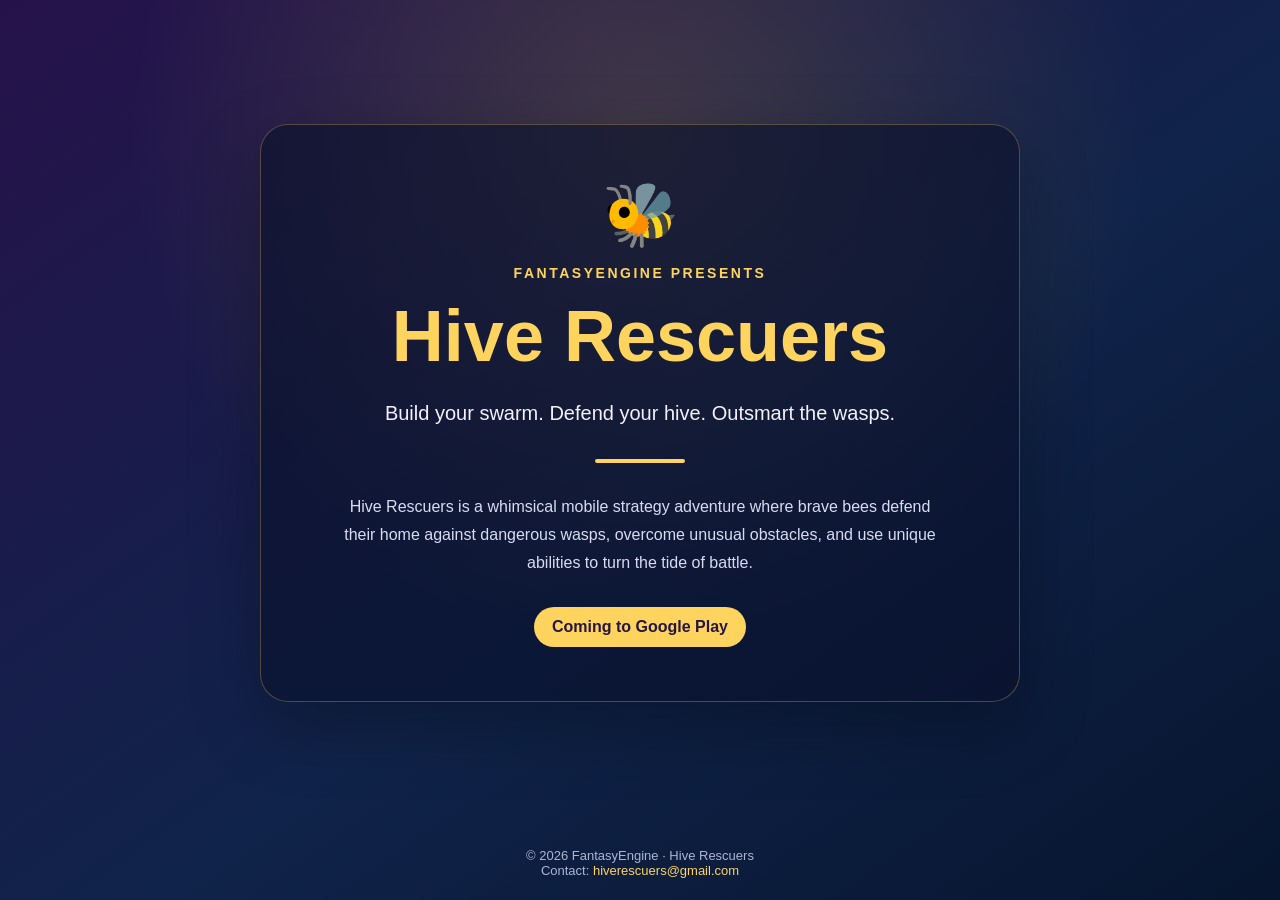
==== index.html @ 16468b17 "Add files via upload" ====
<!doctype html>
<html lang="en">
<head>
<meta charset="utf-8"><meta name="viewport" content="width=device-width,initial-scale=1">
<meta name="description" content="Hive Rescuers - a whimsical mobile strategy game by FantasyEngine.">
<title>Hive Rescuers | FantasyEngine</title>
<style>
*{box-sizing:border-box}body{margin:0;min-height:100vh;font-family:Arial,sans-serif;color:#fff8dc;background:radial-gradient(circle at 50% 15%,rgba(255,196,54,.17),transparent 32rem),linear-gradient(145deg,#26124b,#10234a 55%,#07152e);display:flex;flex-direction:column}
main{flex:1;display:grid;place-items:center;padding:48px 22px}.card{width:min(760px,100%);text-align:center;padding:54px 34px;border:1px solid rgba(255,211,92,.28);border-radius:28px;background:rgba(10,17,45,.62);box-shadow:0 24px 70px rgba(0,0,0,.28)}
.bee{font-size:62px}.studio{color:#ffd45e;font-size:14px;font-weight:700;letter-spacing:.18em;text-transform:uppercase}h1{margin:0;font-size:clamp(42px,8vw,72px);color:#ffd45e}.tag{font-size:20px;line-height:1.6;color:#f4f0ff}.line{width:90px;height:4px;margin:30px auto;border-radius:99px;background:#ffd45e}.desc{max-width:610px;margin:auto;color:#d9dcf1;line-height:1.75}.badge{display:inline-block;margin-top:30px;padding:11px 18px;border-radius:999px;color:#251640;background:#ffd45e;font-weight:700}
footer{padding:22px;text-align:center;color:#aeb5d3;font-size:13px}a{color:#ffd45e;text-decoration:none}
</style>
</head>
<body>
<main><section class="card">
<div class="bee">🐝</div><p class="studio">FantasyEngine presents</p><h1>Hive Rescuers</h1>
<p class="tag">Build your swarm. Defend your hive. Outsmart the wasps.</p><div class="line"></div>
<p class="desc">Hive Rescuers is a whimsical mobile strategy adventure where brave bees defend their home against dangerous wasps, overcome unusual obstacles, and use unique abilities to turn the tide of battle.</p>
<span class="badge">Coming to Google Play</span>
</section></main>
<footer>&copy; 2026 FantasyEngine &middot; Hive Rescuers<br>Contact: <a href="mailto:hiverescuers@gmail.com">hiverescuers@gmail.com</a></footer>
</body></html>
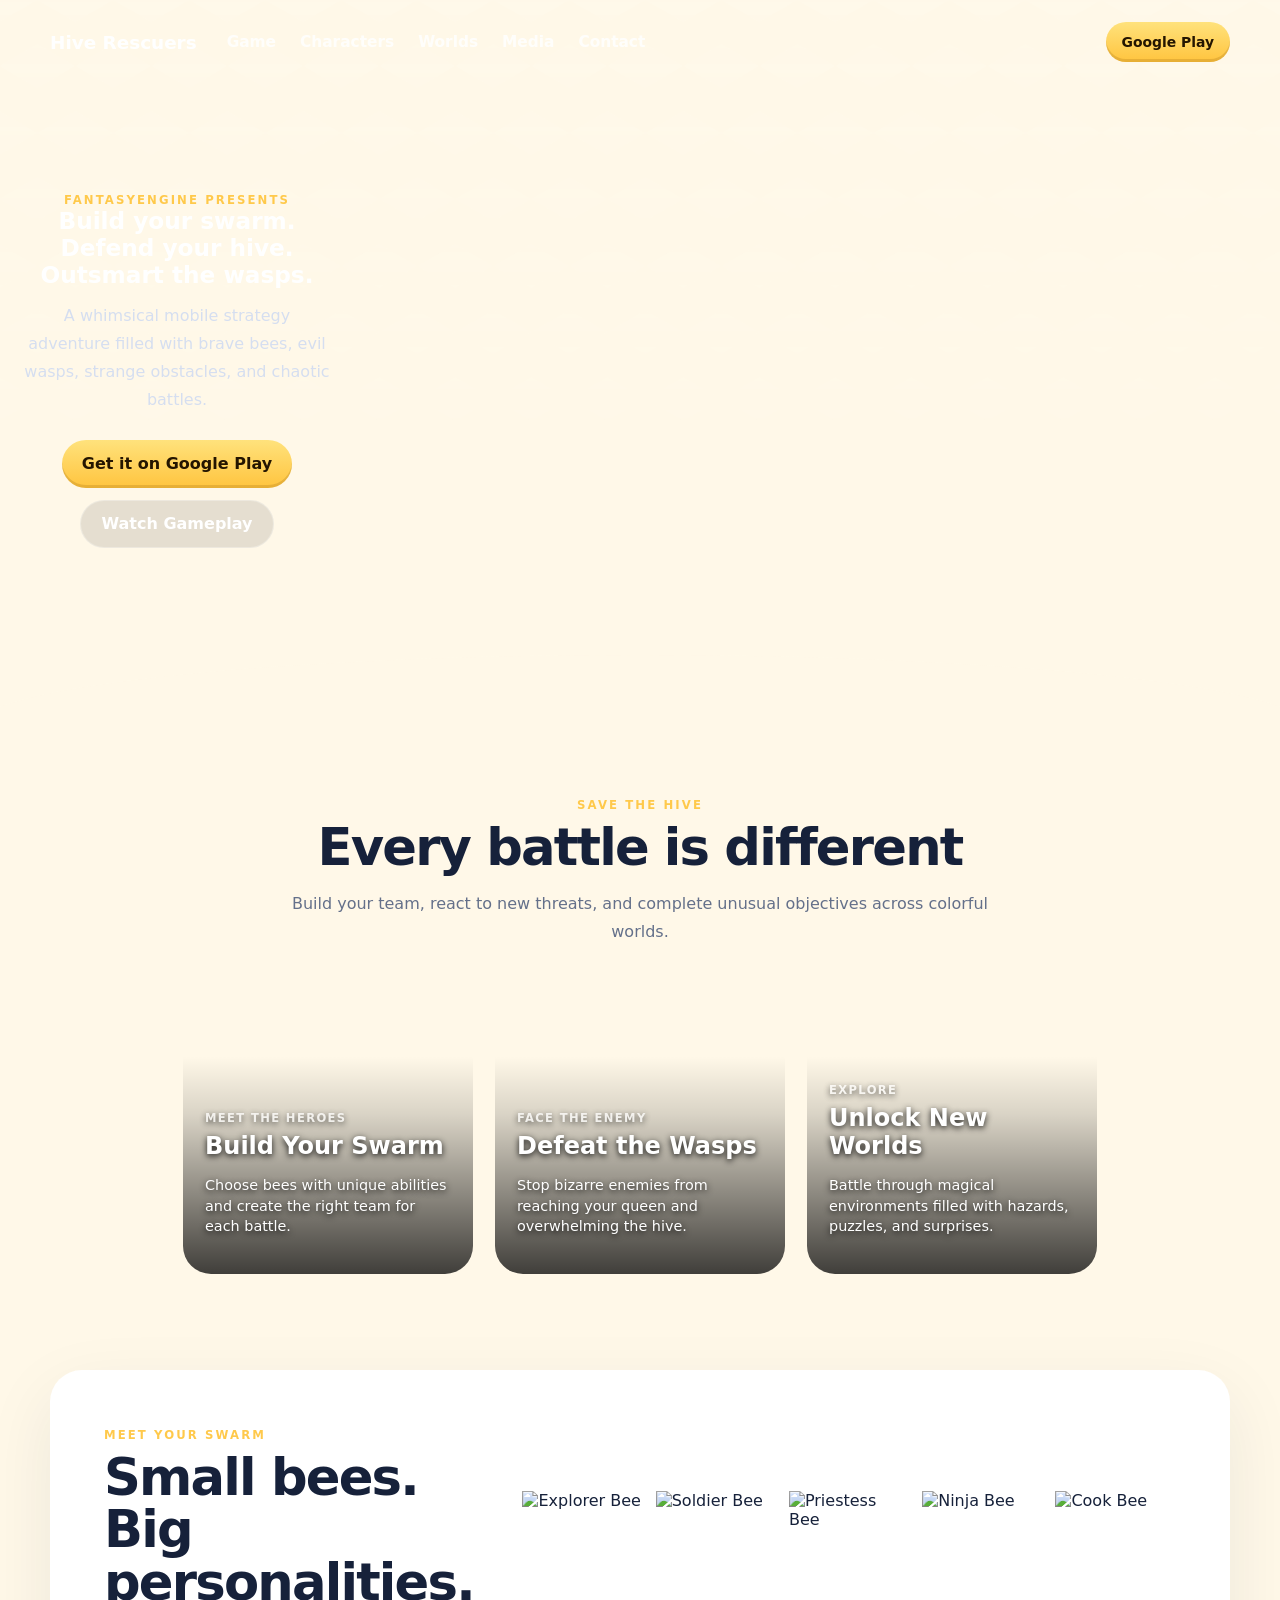
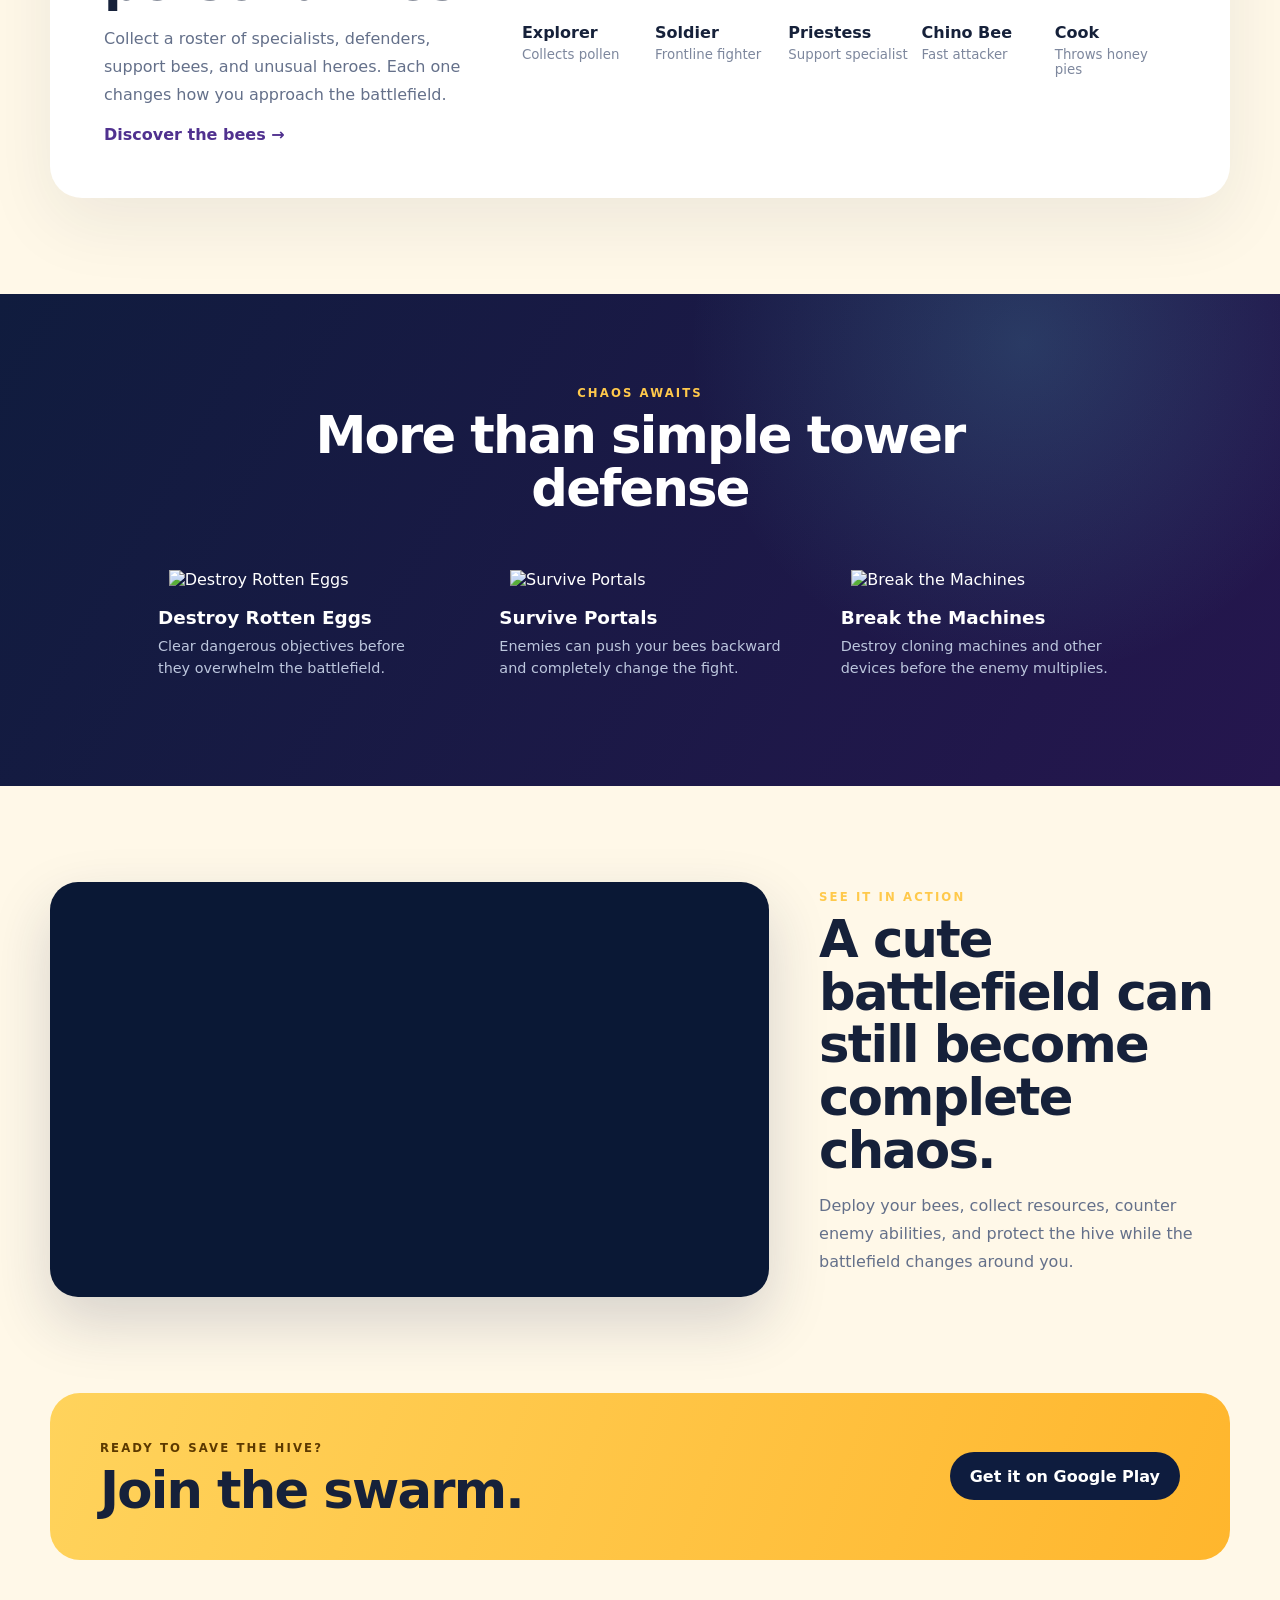
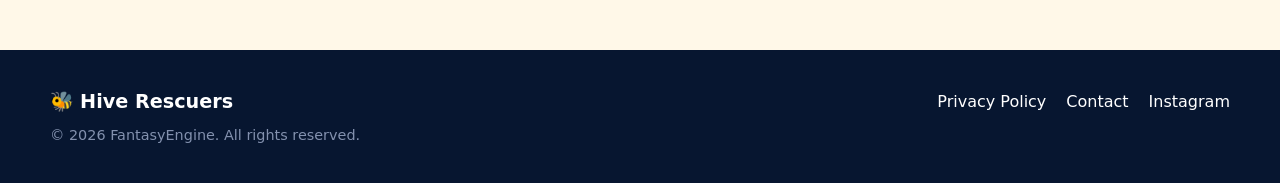
==== commit fd744368: "Add files via upload" ====
--- a/index.html
+++ b/index.html
@@ -1,22 +1,709 @@
-<!doctype html>
+<!DOCTYPE html>
+
 <html lang="en">
+
 <head>
-<meta charset="utf-8"><meta name="viewport" content="width=device-width,initial-scale=1">
-<meta name="description" content="Hive Rescuers - a whimsical mobile strategy game by FantasyEngine.">
-<title>Hive Rescuers | FantasyEngine</title>
-<style>
-*{box-sizing:border-box}body{margin:0;min-height:100vh;font-family:Arial,sans-serif;color:#fff8dc;background:radial-gradient(circle at 50% 15%,rgba(255,196,54,.17),transparent 32rem),linear-gradient(145deg,#26124b,#10234a 55%,#07152e);display:flex;flex-direction:column}
-main{flex:1;display:grid;place-items:center;padding:48px 22px}.card{width:min(760px,100%);text-align:center;padding:54px 34px;border:1px solid rgba(255,211,92,.28);border-radius:28px;background:rgba(10,17,45,.62);box-shadow:0 24px 70px rgba(0,0,0,.28)}
-.bee{font-size:62px}.studio{color:#ffd45e;font-size:14px;font-weight:700;letter-spacing:.18em;text-transform:uppercase}h1{margin:0;font-size:clamp(42px,8vw,72px);color:#ffd45e}.tag{font-size:20px;line-height:1.6;color:#f4f0ff}.line{width:90px;height:4px;margin:30px auto;border-radius:99px;background:#ffd45e}.desc{max-width:610px;margin:auto;color:#d9dcf1;line-height:1.75}.badge{display:inline-block;margin-top:30px;padding:11px 18px;border-radius:999px;color:#251640;background:#ffd45e;font-weight:700}
-footer{padding:22px;text-align:center;color:#aeb5d3;font-size:13px}a{color:#ffd45e;text-decoration:none}
-</style>
+
+    <meta charset="UTF-8" />
+
+    <meta name="viewport" content="width=device-width, initial-scale=1.0" />
+
+    <meta
+        name="description"
+        content="Hive Rescuers — Build your swarm. Defend your hive. Outsmart the wasps."
+    />
+
+    <title>Hive Rescuers</title>
+
+    <link rel="stylesheet" href="styles.css" />
+
 </head>
+
+
 <body>
-<main><section class="card">
-<div class="bee">🐝</div><p class="studio">FantasyEngine presents</p><h1>Hive Rescuers</h1>
-<p class="tag">Build your swarm. Defend your hive. Outsmart the wasps.</p><div class="line"></div>
-<p class="desc">Hive Rescuers is a whimsical mobile strategy adventure where brave bees defend their home against dangerous wasps, overcome unusual obstacles, and use unique abilities to turn the tide of battle.</p>
-<span class="badge">Coming to Google Play</span>
-</section></main>
-<footer>&copy; 2026 FantasyEngine &middot; Hive Rescuers<br>Contact: <a href="mailto:hiverescuers@gmail.com">hiverescuers@gmail.com</a></footer>
-</body></html>+
+
+    <!-- =====================================================
+         HEADER
+    ====================================================== -->
+
+    <header class="site-header">
+
+        <a class="brand" href="#top" aria-label="Hive Rescuers home">
+            <span>Hive Rescuers</span>
+        </a>
+
+
+        <button
+            class="menu-toggle"
+            aria-label="Open menu"
+            aria-expanded="false"
+        >
+            ☰
+        </button>
+
+
+        <nav class="nav" aria-label="Main navigation">
+
+            <a href="#game">Game</a>
+
+            <a href="#swarm">Characters</a>
+
+            <a href="#worlds">Worlds</a>
+
+            <a href="#media">Media</a>
+
+            <a href="#contact">Contact</a>
+
+        </nav>
+
+
+        <a
+            class="play-btn small"
+            href="https://play.google.com/store/apps/details?id=com.HiveRescuersProductions.HiveRescuers"
+            aria-label="Get Hive Rescuers on Google Play"
+        >
+            Google Play
+        </a>
+
+    </header>
+
+
+
+    <main id="top">
+
+
+        <!-- =====================================================
+             HERO
+        ====================================================== -->
+
+        <section class="hero">
+
+
+            <div
+                class="hero-pattern"
+                aria-hidden="true"
+            ></div>
+
+
+            <!--
+            <div
+                class="hero-art hero-left"
+                aria-hidden="true"
+            >
+
+                <div class="character-card bee-card">
+                    🐝
+                </div>
+
+                <div class="character-card bee-card second">
+                    🐝
+                </div>
+
+                <div class="character-card bee-card third">
+                    🐝
+                </div>
+
+            </div>
+            -->
+
+
+            <div class="hero-copy">
+
+                <div class="eyebrow">
+                    FANTASYENGINE PRESENTS
+                </div>
+
+
+                <!--
+                <h1>Hive Rescuers</h1>
+                -->
+
+
+                <p class="tagline">
+                    Build your swarm. Defend your hive. Outsmart the wasps.
+                </p>
+
+
+                <p class="hero-text">
+
+                    A whimsical mobile strategy adventure filled with
+                    brave bees, evil wasps, strange obstacles, and
+                    chaotic battles.
+
+                </p>
+
+
+                <div class="hero-actions">
+
+                    <a
+                        class="play-btn"
+                        href="https://play.google.com/store/apps/details?id=com.HiveRescuersProductions.HiveRescuers"
+                    >
+                        Get it on Google Play
+                    </a>
+
+
+                    <a
+                        class="ghost-btn"
+                        href="#media"
+                    >
+                        Watch Gameplay
+                    </a>
+
+                </div>
+
+            </div>
+
+
+            <!--
+            <div
+                class="hero-art hero-right"
+                aria-hidden="true"
+            >
+
+                <div class="character-card wasp-card">
+                    🦟
+                </div>
+
+                <div class="character-card wasp-card second">
+                    🦟
+                </div>
+
+                <div class="character-card wasp-card third">
+                    🦟
+                </div>
+
+            </div>
+            -->
+
+
+            <div
+                class="hero-bottom-wave"
+                aria-hidden="true"
+            ></div>
+
+
+        </section>
+
+
+
+        <!-- =====================================================
+             MAIN GAME CARDS
+        ====================================================== -->
+
+        <section
+            class="tile-section"
+            id="game"
+        >
+
+
+            <div class="section-heading">
+
+                <span class="kicker">
+                    SAVE THE HIVE
+                </span>
+
+
+                <h2>
+                    Every battle is different
+                </h2>
+
+
+                <p>
+
+                    Build your team, react to new threats, and complete
+                    unusual objectives across colorful worlds.
+
+                </p>
+
+            </div>
+
+
+
+            <div class="tile-grid">
+
+
+                <!-- BUILD YOUR SWARM -->
+
+                <article class="feature-tile swarm-card">
+
+                    <div class="tile-content">
+
+                        <span>
+                            Meet the heroes
+                        </span>
+
+                        <h3>
+                            Build Your Swarm
+                        </h3>
+
+                        <p>
+                            Choose bees with unique abilities and create
+                            the right team for each battle.
+                        </p>
+
+                    </div>
+
+                </article>
+
+
+
+                <!-- DEFEAT THE WASPS -->
+
+                <article class="feature-tile wasps-card">
+
+                    <div class="tile-content">
+
+                        <span>
+                            Face the enemy
+                        </span>
+
+                        <h3>
+                            Defeat the Wasps
+                        </h3>
+
+                        <p>
+                            Stop bizarre enemies from reaching your queen
+                            and overwhelming the hive.
+                        </p>
+
+                    </div>
+
+                </article>
+
+
+
+                <!-- UNLOCK NEW WORLDS -->
+
+                <article class="feature-tile worlds-card">
+
+                    <div class="tile-content">
+
+                        <span>
+                            Explore
+                        </span>
+
+                        <h3>
+                            Unlock New Worlds
+                        </h3>
+
+                        <p>
+                            Battle through magical environments filled
+                            with hazards, puzzles, and surprises.
+                        </p>
+
+                    </div>
+
+                </article>
+
+
+            </div>
+
+
+        </section>
+
+
+
+        <!-- =====================================================
+             BEE CHARACTERS
+        ====================================================== -->
+
+        <section
+            class="showcase"
+            id="swarm"
+        >
+
+
+            <div class="showcase-copy">
+
+                <span class="kicker">
+                    MEET YOUR SWARM
+                </span>
+
+
+                <h2>
+                    Small bees. Big personalities.
+                </h2>
+
+
+                <p>
+
+                    Collect a roster of specialists, defenders,
+                    support bees, and unusual heroes.
+
+                    Each one changes how you approach the battlefield.
+
+                </p>
+
+
+                <a
+                    class="text-link"
+                    href="#"
+                >
+                    Discover the bees →
+                </a>
+
+            </div>
+
+
+
+            <div
+                class="character-row"
+                aria-label="Hive Rescuers characters"
+            >
+
+
+                <!-- EXPLORER -->
+
+                <div class="mini-character">
+
+                    <img
+                        src="assets/explorer-bee.png"
+                        alt="Explorer Bee"
+                    >
+
+                    <strong>
+                        Explorer
+                    </strong>
+
+                    <small>
+                        Collects pollen
+                    </small>
+
+                </div>
+
+
+
+                <!-- SOLDIER -->
+
+                <div class="mini-character">
+
+                    <img
+                        src="assets/soldier-bee.png"
+                        alt="Soldier Bee"
+                    >
+
+                    <strong>
+                        Soldier
+                    </strong>
+
+                    <small>
+                        Frontline fighter
+                    </small>
+
+                </div>
+
+
+
+                <!-- PRIESTESS -->
+
+                <div class="mini-character">
+
+                    <img
+                        src="assets/priestess-bee.png"
+                        alt="Priestess Bee"
+                    >
+
+                    <strong>
+                        Priestess
+                    </strong>
+
+                    <small>
+                        Support specialist
+                    </small>
+
+                </div>
+
+
+
+                <!-- NINJA -->
+
+                <div class="mini-character">
+
+                    <img
+                        src="assets/ninja-bee.png"
+                        alt="Ninja Bee"
+                    >
+
+                    <strong>
+                        Chino Bee
+                    </strong>
+
+                    <small>
+                        Fast attacker
+                    </small>
+
+                </div>
+
+
+
+                <!-- COOK -->
+
+                <div class="mini-character">
+
+                    <img
+                        src="assets/cook-bee.png"
+                        alt="Cook Bee"
+                    >
+
+                    <strong>
+                        Cook
+                    </strong>
+
+                    <small>
+                        Throws honey pies
+                    </small>
+
+                </div>
+
+
+            </div>
+
+
+        </section>
+
+
+
+        <!-- =====================================================
+             OBJECTIVES
+        ====================================================== -->
+
+        <section
+            class="objectives"
+            id="worlds"
+        >
+
+
+            <div class="section-heading light">
+
+                <span class="kicker">
+                    CHAOS AWAITS
+                </span>
+
+
+                <h2>
+                    More than simple tower defense
+                </h2>
+
+            </div>
+
+
+
+            <!-- IMPORTANT:
+                 There is ONE objective-grid.
+                 All three objective cards are direct children.
+            -->
+
+            <div class="objective-grid">
+
+
+                <!-- ROTTEN EGGS -->
+
+                <div class="objective-card">
+
+                    <img
+                        src="assets/rottenEgg.png"
+                        alt="Destroy Rotten Eggs"
+                    >
+
+                    <h3>
+                        Destroy Rotten Eggs
+                    </h3>
+
+                    <p>
+                        Clear dangerous objectives before they
+                        overwhelm the battlefield.
+                    </p>
+
+                </div>
+
+
+
+                <!-- PORTALS -->
+
+                <div class="objective-card">
+
+                    <img
+                        src="assets/portal.png"
+                        alt="Survive Portals"
+                    >
+
+                    <h3>
+                        Survive Portals
+                    </h3>
+
+                    <p>
+                        Enemies can push your bees backward and
+                        completely change the fight.
+                    </p>
+
+                </div>
+
+
+
+                <!-- MACHINES -->
+
+                <div class="objective-card">
+
+                    <img
+                        src="assets/machine.png"
+                        alt="Break the Machines"
+                    >
+
+                    <h3>
+                        Break the Machines
+                    </h3>
+
+                    <p>
+                        Destroy cloning machines and other devices
+                        before the enemy multiplies.
+                    </p>
+
+                </div>
+
+
+            </div>
+
+
+        </section>
+
+
+
+        <!-- =====================================================
+             GAMEPLAY / MEDIA
+        ====================================================== -->
+
+        <section
+            class="media"
+            id="media"
+        >
+      <div class="media-frame">
+
+        <iframe
+            class="gameplay-video"
+            src="https://www.youtube.com/embed/zs3EwplUq7c"
+            title="Hive Rescuers Gameplay Trailer"
+            referrerpolicy="strict-origin-when-cross-origin"
+            allow="accelerometer; autoplay; clipboard-write; encrypted-media; gyroscope; picture-in-picture; web-share"
+            allowfullscreen>
+        </iframe>
+    
+    </div>
+
+
+
+            <div class="media-copy">
+
+                <span class="kicker">
+                    SEE IT IN ACTION
+                </span>
+
+
+                <h2>
+                    A cute battlefield can still become complete chaos.
+                </h2>
+
+
+                <p>
+
+                    Deploy your bees, collect resources, counter enemy
+                    abilities, and protect the hive while the battlefield
+                    changes around you.
+
+                </p>
+
+            </div>
+
+
+        </section>
+
+
+
+        <!-- =====================================================
+             FINAL CTA
+        ====================================================== -->
+
+        <section class="cta">
+
+
+            <div>
+
+                <span class="kicker">
+                    READY TO SAVE THE HIVE?
+                </span>
+
+                <h2>
+                    Join the swarm.
+                </h2>
+
+            </div>
+
+
+            <a
+                class="play-btn"
+                href="https://play.google.com/store/apps/details?id=com.HiveRescuersProductions.HiveRescuers"
+            >
+                Get it on Google Play
+            </a>
+
+
+        </section>
+
+
+    </main>
+
+
+
+    <!-- =====================================================
+         FOOTER
+    ====================================================== -->
+
+    <footer id="contact">
+
+
+        <div class="footer-brand">
+
+            🐝
+
+            <strong>
+                Hive Rescuers
+            </strong>
+
+        </div>
+
+
+
+        <div class="footer-links">
+
+            <a href="privacy.html">
+                Privacy Policy
+            </a>
+
+            <a href="mailto:hiverescuers@gmail.com">
+                Contact
+            </a>
+
+            <a href="https://www.instagram.com/hiverescuers/">
+                Instagram
+            </a>
+
+        </div>
+
+
+
+        <p>
+            © 2026 FantasyEngine. All rights reserved.
+        </p>
+
+
+    </footer>
+
+
+
+    <script src="script.js"></script>
+
+
+</body>
+
+</html>
--- a/styles.css
+++ b/styles.css
@@ -0,0 +1,638 @@
+
+:root {
+  --navy: #071630;
+  --navy-2: #0b2450;
+  --purple: #2a1452;
+  --purple-2: #4a2580;
+  --gold: #ffc94b;
+  --gold-2: #ffdf7a;
+  --cyan: #34c8dc;
+  --cream: #fff8e8;
+  --ink: #16213a;
+  --white: #ffffff;
+  --muted: #aebbd6;
+  --max: 1180px;
+}
+
+* { box-sizing: border-box; }
+html { scroll-behavior: smooth; }
+body {
+  margin: 0;
+  font-family: Inter, ui-sans-serif, system-ui, -apple-system, BlinkMacSystemFont, "Segoe UI", sans-serif;
+  color: var(--ink);
+  background: var(--cream);
+}
+
+a { color: inherit; text-decoration: none; }
+button { font: inherit; }
+
+.site-header {
+  position: absolute;
+  z-index: 20;
+  top: 0;
+  left: 50%;
+  transform: translateX(-50%);
+  width: min(var(--max), calc(100% - 32px));
+  display: grid;
+  grid-template-columns: auto 1fr auto;
+  align-items: center;
+  gap: 30px;
+  padding: 22px 0;
+  color: white;
+}
+
+.brand {
+  display: inline-flex;
+  align-items: center;
+  gap: 10px;
+  font-weight: 900;
+  font-size: 1.15rem;
+  white-space: nowrap;
+}
+
+.brand-mark { font-size: 1.6rem; }
+
+.nav {
+  display: flex;
+  gap: 24px;
+  justify-content: flex-start;
+  font-size: .96rem;
+  font-weight: 700;
+}
+
+.nav a { opacity: .86; }
+.nav a:hover { opacity: 1; }
+
+.menu-toggle {
+  display: none;
+  border: 1px solid rgba(255,255,255,.25);
+  background: rgba(0,0,0,.15);
+  color: white;
+  border-radius: 10px;
+  padding: 8px 12px;
+}
+
+.hero {
+  min-height: 710px;
+  position: relative;
+  overflow: hidden;
+  display: grid;
+  grid-template-columns: 1fr minmax(340px, 620px) 1fr;
+  align-items: center;
+
+  background-image: url("assets/hero-background.png");
+  background-size: cover;
+  background-position: center;
+  background-repeat: no-repeat;
+
+  color: white;
+  padding: 130px 24px 100px;
+}
+
+.hero-pattern {
+  position: absolute;
+  inset: 0;
+  opacity: .13;
+  background-image:
+    linear-gradient(30deg, #fff 12%, transparent 12.5%, transparent 87%, #fff 87.5%, #fff),
+    linear-gradient(150deg, #fff 12%, transparent 12.5%, transparent 87%, #fff 87.5%, #fff),
+    linear-gradient(30deg, #fff 12%, transparent 12.5%, transparent 87%, #fff 87.5%, #fff),
+    linear-gradient(150deg, #fff 12%, transparent 12.5%, transparent 87%, #fff 87.5%, #fff);
+  background-size: 76px 133px;
+  background-position: 0 0, 0 0, 38px 66px, 38px 66px;
+  mask-image: linear-gradient(to bottom, rgba(0,0,0,.5), transparent 75%);
+}
+
+.hero-copy {
+  position: relative;
+  z-index: 5;
+  text-align: center;
+  max-width: 650px;
+  margin: auto;
+}
+
+.eyebrow, .kicker {
+  text-transform: uppercase;
+  letter-spacing: .18em;
+  font-size: .73rem;
+  font-weight: 900;
+  color: var(--gold);
+}
+
+.logo-bee {
+  font-size: 3.6rem;
+  margin: 8px 0 -4px;
+}
+
+h1 {
+  font-size: clamp(3rem, 7vw, 6.8rem);
+  line-height: .9;
+  margin: 14px 0 20px;
+  letter-spacing: -.05em;
+  color: var(--gold);
+  text-shadow: 0 5px 0 rgba(112,69,0,.24);
+}
+
+.tagline {
+  font-size: clamp(1.1rem, 2vw, 1.45rem);
+  font-weight: 800;
+  margin: 0 0 14px;
+}
+
+.hero-text {
+  color: #d5def0;
+  max-width: 590px;
+  margin: 0 auto 26px;
+  line-height: 1.75;
+}
+
+.hero-actions {
+  display: flex;
+  gap: 12px;
+  justify-content: center;
+  flex-wrap: wrap;
+}
+
+.play-btn, .ghost-btn {
+  display: inline-flex;
+  align-items: center;
+  justify-content: center;
+  min-height: 48px;
+  padding: 0 20px;
+  border-radius: 999px;
+  font-weight: 900;
+}
+
+.play-btn {
+  color: #241500;
+  background: linear-gradient(#ffe27c, #ffc43e);
+  box-shadow: inset 0 -3px 0 rgba(123,75,0,.18);
+}
+
+.play-btn.small {
+  min-height: 40px;
+  padding: 0 16px;
+  font-size: .87rem;
+}
+
+.ghost-btn {
+  color: white;
+  border: 1px solid rgba(255,255,255,.3);
+  background: rgba(0,0,0,.1);
+}
+
+.hero-art {
+  position: relative;
+  z-index: 2;
+  min-height: 420px;
+}
+
+.character-card {
+  position: absolute;
+  width: 185px;
+  aspect-ratio: 1;
+  display: grid;
+  place-items: center;
+  font-size: 7rem;
+  filter: drop-shadow(0 18px 12px rgba(0,0,0,.25));
+}
+
+.hero-left .character-card { right: 18%; bottom: 15%; transform: rotate(-8deg); }
+.hero-left .second { right: 55%; bottom: 4%; transform: scale(.78) rotate(10deg); }
+.hero-left .third { right: -4%; bottom: 45%; transform: scale(.62) rotate(-12deg); }
+
+.hero-right .character-card { left: 18%; bottom: 14%; transform: rotate(7deg); }
+.hero-right .second { left: 52%; bottom: 2%; transform: scale(.78) rotate(-8deg); }
+.hero-right .third { left: -3%; bottom: 45%; transform: scale(.62) rotate(9deg); }
+
+.hero-bottom-wave {
+  position: absolute;
+  left: -2%;
+  right: -2%;
+  bottom: -55px;
+  height: 110px;
+  border-radius: 50% 50% 0 0 / 65% 65% 0 0;
+  background: var(--cream);
+}
+
+.tile-section,
+.showcase,
+.media,
+.cta {
+  width: min(var(--max), calc(100% - 40px));
+  margin: 0 auto;
+}
+
+.tile-section { padding: 84px 0 96px; }
+
+.section-heading {
+  text-align: center;
+  max-width: 740px;
+  margin: 0 auto 38px;
+}
+
+.section-heading h2,
+.showcase h2,
+.media-copy h2,
+.cta h2 {
+  font-size: clamp(2rem, 4vw, 3.5rem);
+  line-height: 1.03;
+  margin: 8px 0 14px;
+  letter-spacing: -.035em;
+}
+
+.section-heading p,
+.showcase-copy p,
+.media-copy p {
+  line-height: 1.75;
+  color: #64708a;
+}
+
+.tile-grid {
+  display: grid;
+  grid-template-columns: repeat(3, 290px);
+  gap: 22px;
+  justify-content: center;
+}
+.feature-tile {
+  width: 290px;
+  aspect-ratio: 1 / 1;
+  min-height: 0;
+
+  border-radius: 28px;
+  padding: 22px;
+
+  display: flex;
+  flex-direction: column;
+  justify-content: flex-end;
+
+  overflow: hidden;
+
+  background-size: cover;
+  background-position: center;
+  background-repeat: no-repeat;
+}
+
+.feature-tile span {
+  font-size: .72rem;
+  text-transform: uppercase;
+  letter-spacing: .12em;
+  font-weight: 900;
+  opacity: .7;
+}
+
+.feature-tile h3 {
+  font-size: 1.5rem;
+  margin: 6px 0 8px;
+}
+
+.feature-tile p {
+  font-size: 0.9rem;
+  line-height: 1.45;
+}
+
+.tile-icon {
+  font-size: 5rem;
+  align-self: flex-end;
+  filter: drop-shadow(0 10px 6px rgba(0,0,0,.12));
+}
+
+.tile-yellow { background: #ffd45d; }
+.tile-purple { background: #3f2770; color: white; }
+.tile-cyan { background: #55d1df; }
+
+.showcase {
+  background: white;
+  border-radius: 32px;
+  padding: 54px;
+  display: grid;
+  grid-template-columns: .9fr 1.6fr;
+  gap: 48px;
+  align-items: center;
+  box-shadow: 0 24px 70px rgba(27, 33, 63, .08);
+  margin-bottom: 96px;
+}
+
+.text-link {
+  font-weight: 900;
+  color: #50318f;
+}
+
+.character-row {
+  display: grid;
+  grid-template-columns: repeat(5, minmax(105px, 1fr));
+  gap: 12px;
+}
+
+.mini-character img {
+  width: 120px;
+  height: 120px;
+  object-fit: contain;
+  display: block;
+  margin: 0 auto 12px;
+}
+
+
+
+.mini-character strong,
+.mini-character small { display: block; }
+
+.mini-character small {
+  color: #7d879d;
+  margin-top: 5px;
+}
+
+.objectives {
+  background:
+    radial-gradient(circle at 80% 10%, rgba(95,214,224,.18), transparent 30%),
+    linear-gradient(120deg, #101c3e, #25164e);
+  color: white;
+  padding: 88px max(20px, calc((100% - var(--max))/2));
+}
+
+.section-heading.light p { color: var(--muted); }
+
+.objective-grid {
+  width: min(1000px, 88%);
+  margin: 0 auto;
+
+  display: grid;
+  grid-template-columns: repeat(3, 1fr);
+  gap: 24px;
+}
+
+.objective-card {
+  min-width: 0;
+  padding: 18px;
+}
+
+.objective-card img {
+  display: block;
+  width: 100%;
+  max-width: 260px;
+  height: auto;
+  margin: 0 auto 18px;
+  object-fit: contain;
+}
+
+.objective-card h3 {
+  color: white;
+  font-size: 1.15rem;
+  margin: 0 0 8px;
+}
+
+.objective-card p {
+  color: #bcc6dd;
+  font-size: 0.9rem;
+  line-height: 1.5;
+  margin: 0;
+}
+
+.media {
+  display: grid;
+  grid-template-columns: 1.4fr .8fr;
+  gap: 50px;
+  align-items: center;
+  padding: 96px 0;
+}
+
+.media-frame {
+  border-radius: 28px;
+  background: #0a1835;
+  padding: 12px;
+  box-shadow: 0 25px 60px rgba(25, 40, 80, .18);
+}
+
+.video-placeholder {
+  aspect-ratio: 16/9;
+  border-radius: 20px;
+  background:
+    radial-gradient(circle at 50% 40%, rgba(255,204,73,.25), transparent 20%),
+    linear-gradient(145deg, #473078, #0f5670);
+  display: grid;
+  place-items: center;
+  text-align: center;
+  color: white;
+}
+
+.video-placeholder strong,
+.video-placeholder span { display: block; }
+
+.video-placeholder span {
+  margin-top: 8px;
+  color: #d1d9ea;
+  max-width: 390px;
+  padding: 0 20px;
+}
+
+.play-circle {
+  width: 72px;
+  height: 72px;
+  border-radius: 50%;
+  display: grid;
+  place-items: center;
+  margin: 0 auto 16px;
+  background: var(--gold);
+  color: #2d2100;
+  font-size: 1.7rem;
+  padding-left: 4px;
+}
+
+.cta {
+  margin-bottom: 90px;
+  padding: 44px 50px;
+  border-radius: 30px;
+  background: linear-gradient(110deg, #ffd35c, #ffb62d);
+  display: flex;
+  align-items: center;
+  justify-content: space-between;
+  gap: 20px;
+}
+
+.cta .kicker { color: #5c3900; }
+.cta h2 { margin-bottom: 0; }
+.cta .play-btn {
+  background: #0e1c3e;
+  color: white;
+  box-shadow: none;
+  white-space: nowrap;
+}
+
+footer {
+  background: #071630;
+  color: white;
+  padding: 40px max(20px, calc((100% - var(--max))/2));
+  display: grid;
+  grid-template-columns: 1fr auto;
+  gap: 14px 25px;
+  align-items: center;
+}
+
+.footer-brand { font-size: 1.2rem; }
+.footer-links { display: flex; gap: 20px; flex-wrap: wrap; }
+footer p { grid-column: 1/-1; color: #8391ae; margin: 0; font-size: .9rem; }
+
+@media (max-width: 980px) {
+  .site-header { grid-template-columns: auto auto 1fr auto; }
+  .menu-toggle { display: block; order: 2; }
+  .nav {
+    display: none;
+    position: absolute;
+    top: 72px;
+    left: 0;
+    right: 0;
+    padding: 18px;
+    background: rgba(7,22,48,.97);
+    border-radius: 16px;
+    flex-direction: column;
+  }
+  .nav.open { display: flex; }
+
+  .hero {
+    grid-template-columns: 1fr;
+    min-height: 680px;
+  }
+
+  .hero-art {
+    position: absolute;
+    inset: 0;
+    pointer-events: none;
+  }
+
+  .hero-left .character-card { right: auto; left: -45px; bottom: 70px; transform: scale(.75) rotate(-8deg); }
+  .hero-left .second { display: none; }
+  .hero-left .third { display: none; }
+
+  .hero-right .character-card { left: auto; right: -45px; bottom: 70px; transform: scale(.75) rotate(8deg); }
+  .hero-right .second { display: none; }
+  .hero-right .third { display: none; }
+
+  .hero-copy { max-width: 640px; }
+  .hero-text { max-width: 500px; }
+
+  .tile-grid {
+    grid-template-columns: 290px;
+    justify-content: center;
+  }
+
+  .objective-grid {
+    width: min(520px, 92%);
+    grid-template-columns: 1fr;
+    gap: 28px;
+  }
+
+  .objective-card img {
+    max-width: 240px;
+  }
+
+  .feature-tile {
+    width: 290px;
+    aspect-ratio: 1 / 1;
+    min-height: 0;
+  }
+
+  .showcase,
+  .media { grid-template-columns: 1fr; }
+
+  .character-row { grid-template-columns: repeat(5, 150px); overflow-x: auto; padding-bottom: 8px; }
+
+  .showcase { padding: 36px; }
+
+  .cta {
+    flex-direction: column;
+    align-items: flex-start;
+  }
+}
+.swarm-card {
+  background-image:
+      linear-gradient(to top, rgba(0,0,0,.75) 0%, rgba(0,0,0,.15) 55%, transparent 75%),
+      url("assets/build-your-swarm.png");
+}
+
+.wasps-card {
+  background-image:
+      linear-gradient(to top, rgba(0,0,0,.75) 0%, rgba(0,0,0,.15) 55%, transparent 75%),
+      url("assets/defeat-the-wasps.png");
+}
+
+.worlds-card {
+  background-image:
+      linear-gradient(to top, rgba(0,0,0,.75) 0%, rgba(0,0,0,.15) 55%, transparent 75%),
+      url("assets/unlock-new-worlds.png");
+}
+@media (max-width: 640px) {
+  .site-header {
+    width: calc(100% - 24px);
+    gap: 10px;
+  }
+
+  .brand span:last-child { display: none; }
+  .play-btn.small { display: none; }
+
+  .hero {
+    padding: 115px 18px 95px;
+    min-height: 650px;
+  }
+  
+  h1 { font-size: clamp(3.2rem, 18vw, 5rem); }
+
+  .hero-text { font-size: .94rem; }
+  .hero-actions { flex-direction: column; align-items: stretch; max-width: 330px; margin: auto; }
+
+  .hero-left .character-card,
+  .hero-right .character-card {
+    font-size: 5.6rem;
+    width: 145px;
+    bottom: 38px;
+  }
+
+  .tile-section,
+  .showcase,
+  .media,
+  .cta {
+    width: min(100% - 24px, var(--max));
+  }
+
+  .tile-section { padding-top: 65px; }
+  .showcase { padding: 26px; margin-bottom: 70px; }
+  .objectives { padding-top: 70px; padding-bottom: 70px; }
+  .media { padding: 70px 0; gap: 28px; }
+  .cta { padding: 30px; }
+
+  .objective-grid {
+    width: min(100% - 24px, 420px);
+  }
+
+  .objective-card {
+    padding: 14px;
+  }
+
+  .objective-card img {
+    max-width: 220px;
+    margin-bottom: 14px;
+  }
+
+  footer { grid-template-columns: 1fr; }
+}
+
+@media (prefers-reduced-motion: reduce) {
+  html { scroll-behavior: auto; }
+}
+
+.feature-tile .tile-content {
+    color: #ffffff;
+    text-shadow: 0 2px 6px rgba(0, 0, 0, 0.9);
+}
+
+.feature-tile .tile-content span,
+.feature-tile .tile-content h3,
+.feature-tile .tile-content p {
+    color: #ffffff !important;
+}
+.gameplay-video {
+  display: block;
+  width: 100%;
+  aspect-ratio: 16 / 9;
+  border: 0;
+  border-radius: 20px;
+}
